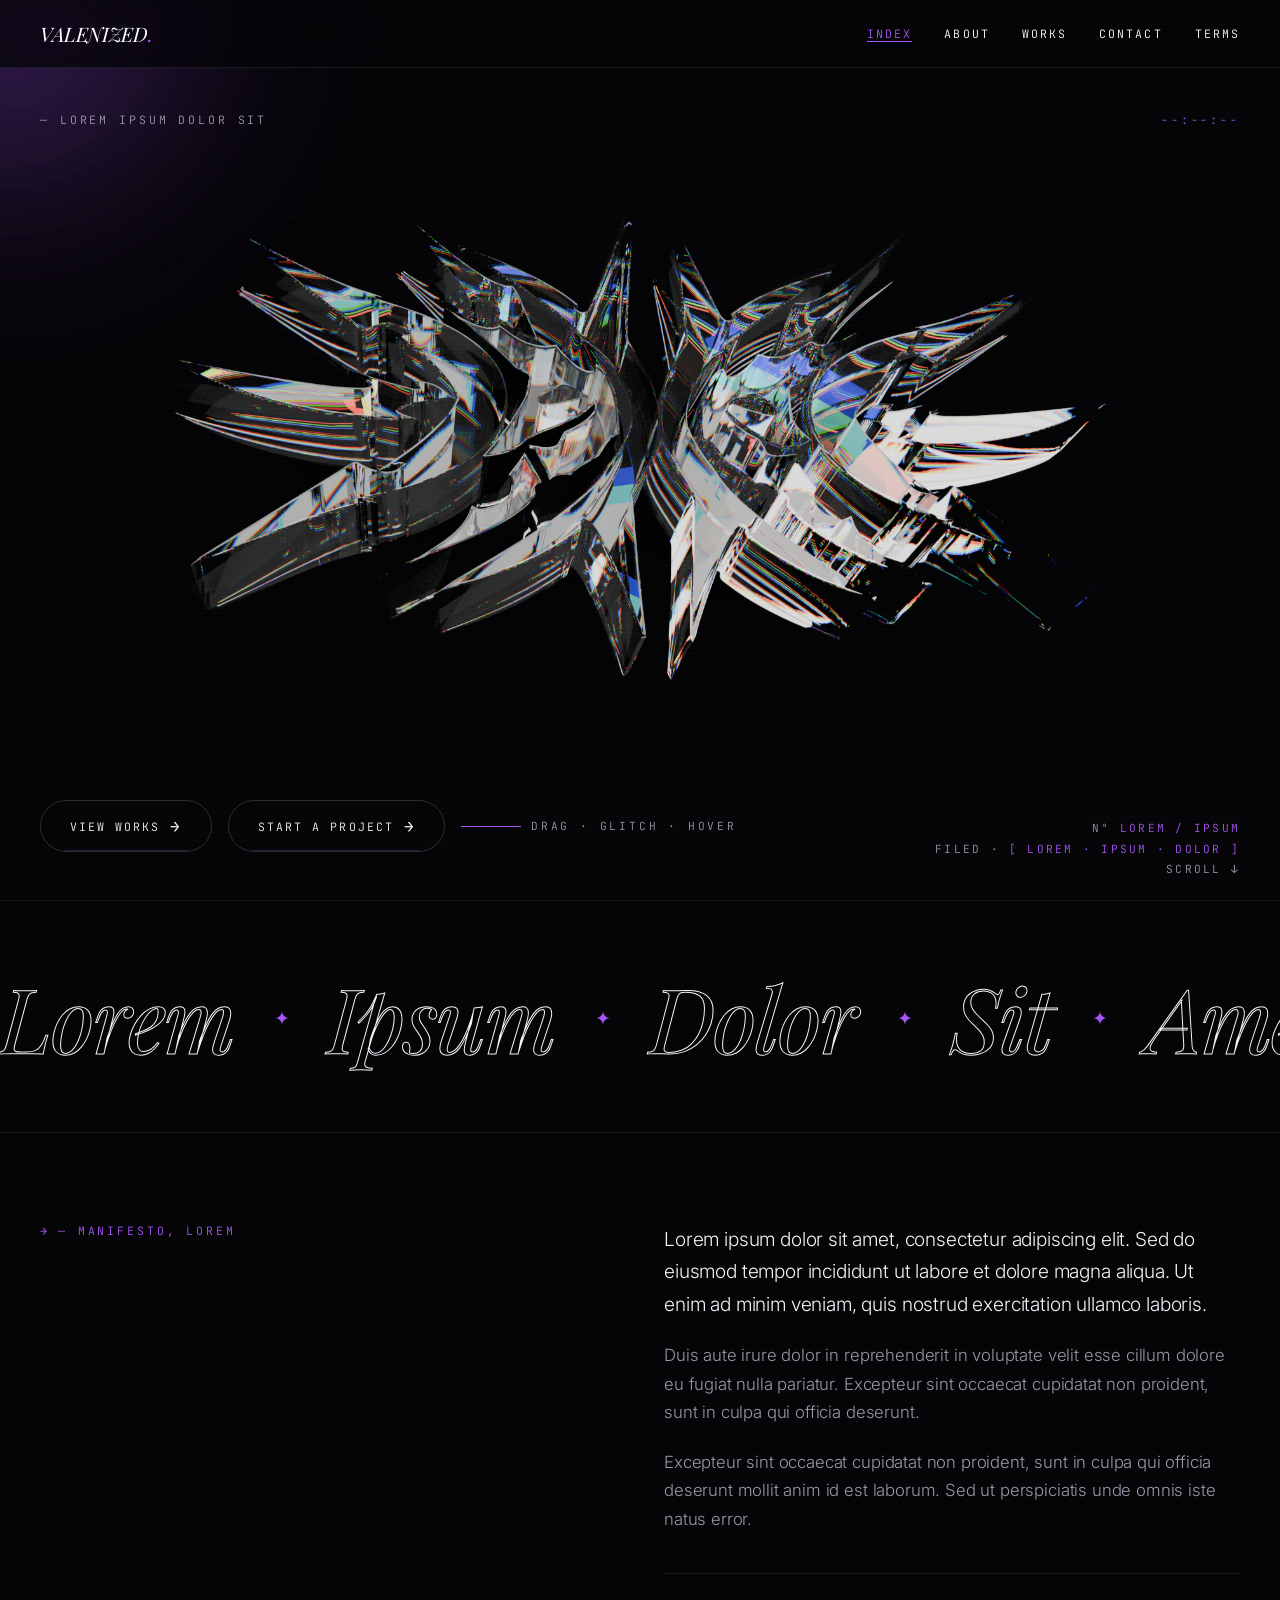
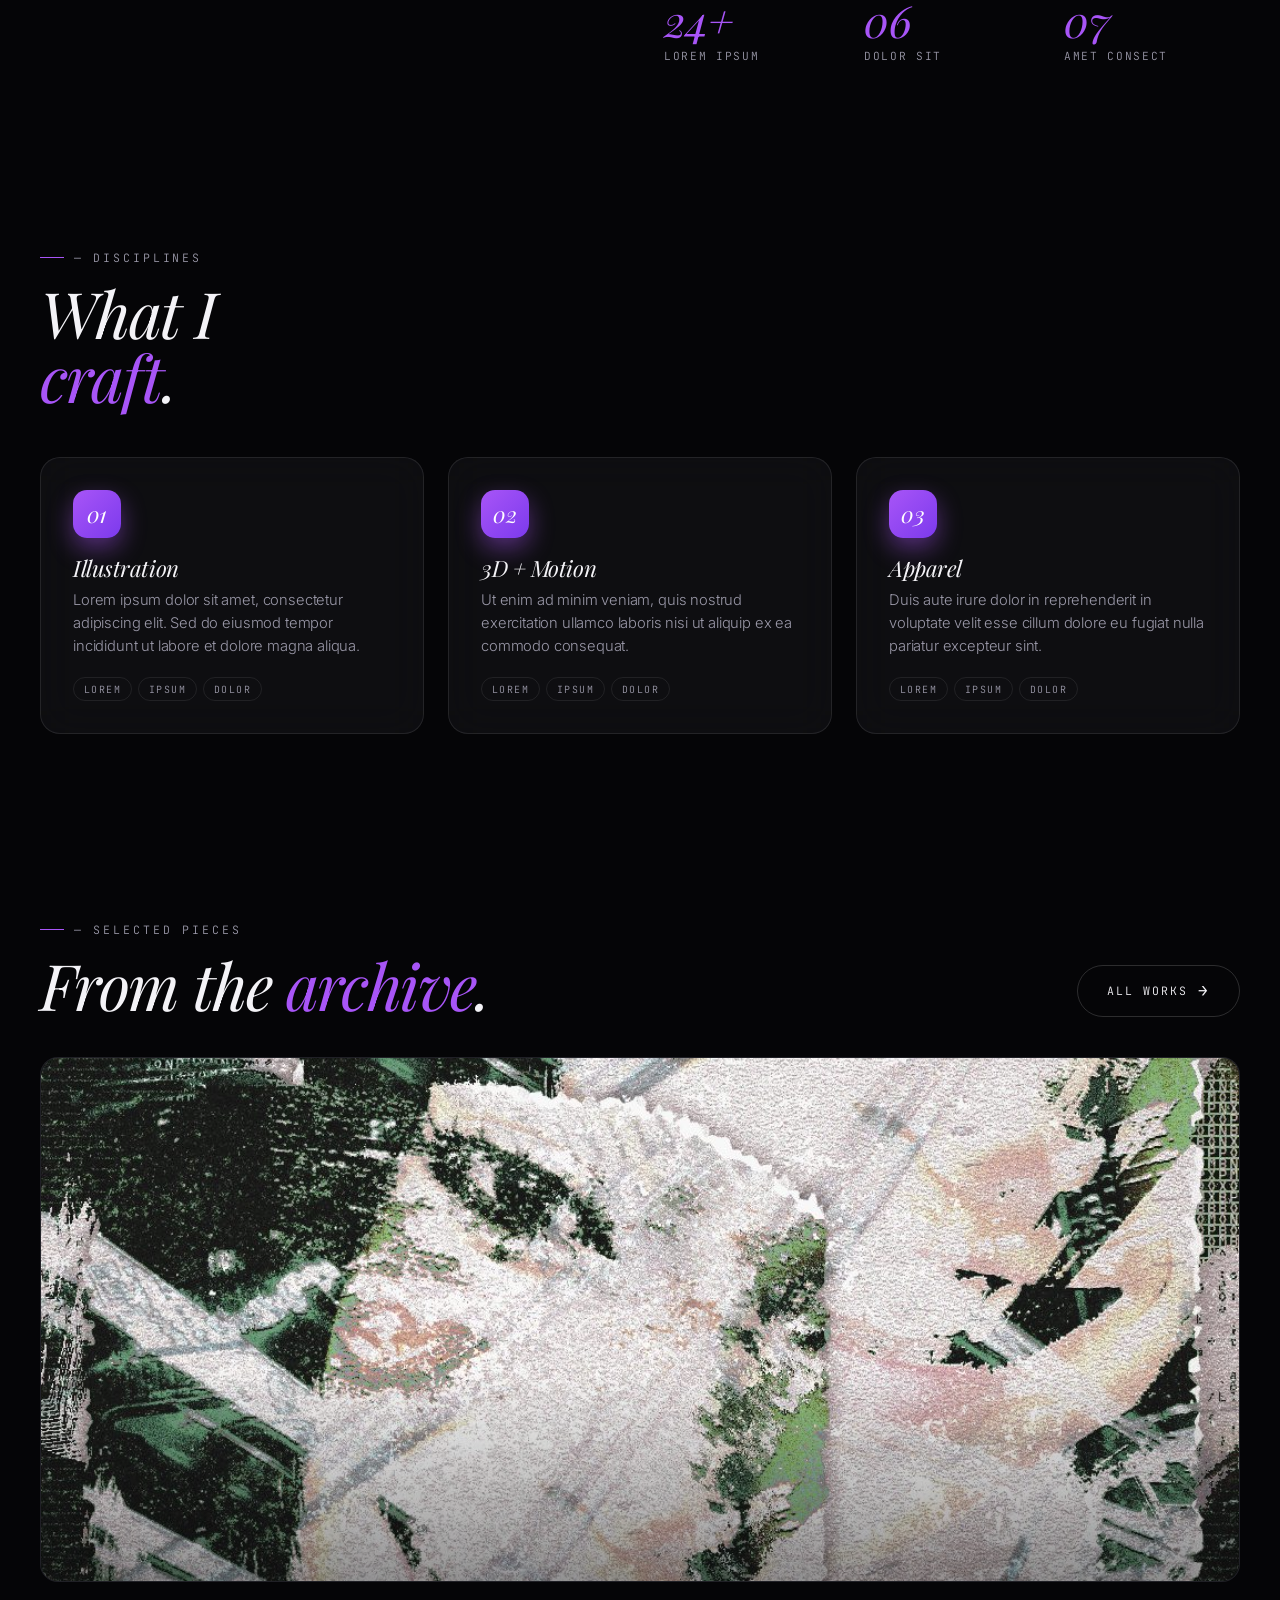
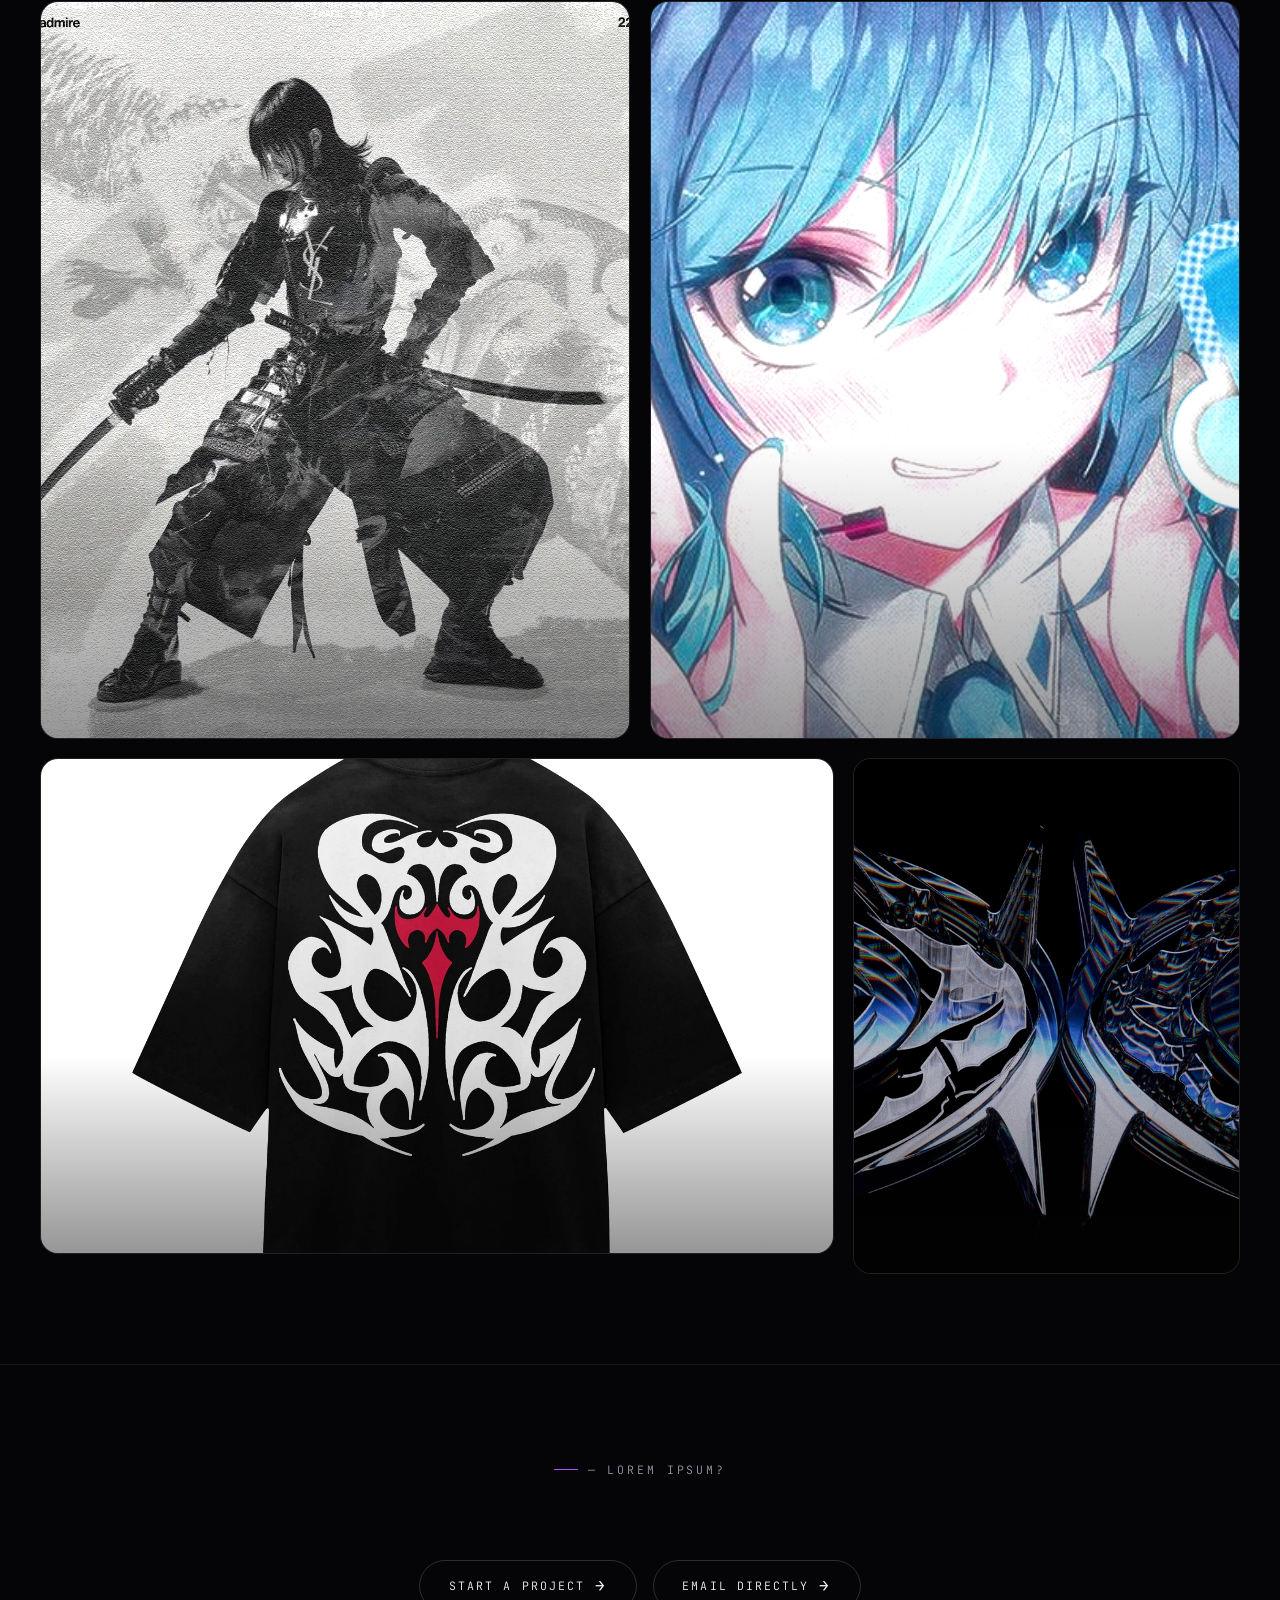
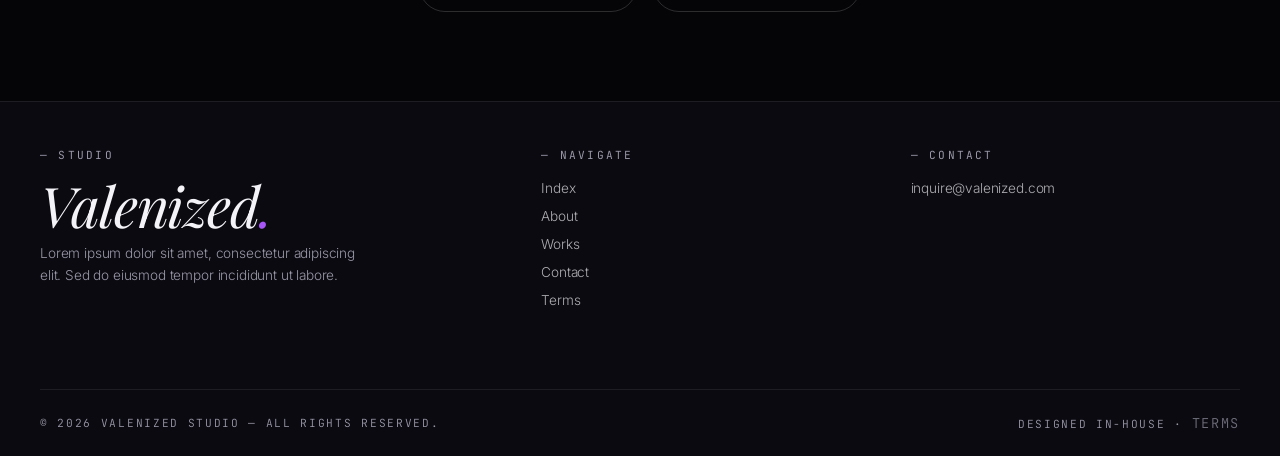
==== site/index.html @ 7b7d03e5 "Initial Commit" ====
<!doctype html>
<html lang="en">
<head>
  <meta charset="utf-8" />
  <meta name="viewport" content="width=device-width, initial-scale=1, viewport-fit=cover" />
  <title>VALENIZED — Digital Art & Design Studio</title>
  <meta name="description" content="Portfolio of VALENIZED — independent digital artist. Lorem ipsum dolor sit amet, consectetur adipiscing elit." />
  <meta name="theme-color" content="#050507" />
  <link rel="icon" type="image/svg+xml" href="data:image/svg+xml,%3Csvg xmlns='http://www.w3.org/2000/svg' viewBox='0 0 32 32'%3E%3Crect width='32' height='32' rx='8' fill='%23050507'/%3E%3Ctext x='16' y='22' font-family='serif' font-size='22' font-style='italic' fill='%23a855f7' text-anchor='middle'%3EV%3C/text%3E%3C/svg%3E" />
  <link rel="preconnect" href="https://fonts.googleapis.com" />
  <link rel="preconnect" href="https://fonts.gstatic.com" crossorigin />
  <link href="https://fonts.googleapis.com/css2?family=Playfair+Display:ital,wght@0,400;0,600;1,400;1,500&family=Inter:wght@300;400;500&family=JetBrains+Mono:wght@400;500&display=swap" rel="stylesheet" />
  <link rel="stylesheet" href="styles/main.css" />
  <link rel="stylesheet" href="styles/animations.css" />
  
  
</head>
<body class="page-home">

  <!-- layers -->
  <div class="grain-canvas"></div>
  <div class="scanlines"></div>
  <div class="blob"></div>
  <div class="blob-2"></div>
  
  

  <!-- loader -->
  <div class="loader">
    <div class="loader-text">
      <span>V</span><span>A</span><span>L</span><span>E</span><span>N</span><span>I</span><span>Z</span><span>E</span><span>D</span>
    </div>
    <div class="loader-percent">000</div>
    <div class="loader-bar"></div>
  </div>

  <!-- nav -->
  <nav class="nav">
    <a href="index.html" class="nav-logo">VALENIZED</a>
    <ul class="nav-links">
      <li><a href="index.html"      class="is-active" data-transition>Index</a></li>
      <li><a href="about.html"                      data-transition>About</a></li>
      <li><a href="works.html"                      data-transition>Works</a></li>
      <li><a href="contact.html"                    data-transition>Contact</a></li>
      <li><a href="terms.html"                      data-transition>Terms</a></li>
    </ul>
    <button class="menu-toggle" aria-label="menu"><span></span></button>
  </nav>

  <main>

    <!-- HERO -->
    <section class="hero">
      <div class="hero-stage">
        <div class="hero-sculpt">
          <img src="assets/08-hero-sculpture.png" alt="Chrome sculpture" />
        </div>
      </div>

      <div class="hero-eyebrow">
        <span>— Lorem ipsum dolor sit</span>
        <span class="time"><span class="live-clock">--:--:--</span></span>
      </div>

      <div class="hero-title-wrap">
        <div class="hero-title">
          <span class="reveal-text"><span>Lorem ipsum</span></span>
          <span class="reveal-text"><span><span class="accent">dolor</span> sit amet,</span></span>
          <span class="reveal-text"><span><span class="outline">consectetur.</span></span></span>
        </div>
      </div>

      <div class="hero-meta">
        <div>N° <span>Lorem / Ipsum</span></div>
        <div>FILED · <span>[ LOREM · IPSUM · DOLOR ]</span></div>
        <div>SCROLL ↓</div>
      </div>

      <div class="hero-cta">
        <a class="btn magnetic" href="works.html" data-transition>View Works <span class="arrow">→</span></a>
        <a class="btn magnetic" href="contact.html" data-transition>Start a Project <span class="arrow">→</span></a>
        <span class="hero-scroll"><span class="line"></span>Drag · Glitch · Hover</span>
      </div>
    </section>

    <!-- marquee -->
    <div class="marquee" aria-hidden="true">
      <div class="marquee-track">
        <span>Lorem <span class="star">✦</span></span>
        <span>Ipsum <span class="star">✦</span></span>
        <span>Dolor <span class="star">✦</span></span>
        <span>Sit <span class="star">✦</span></span>
        <span>Amet <span class="star">✦</span></span>
        <span>Lorem <span class="star">✦</span></span>
        <span>Ipsum <span class="star">✦</span></span>
        <span>Dolor <span class="star">✦</span></span>
        <span>Sit <span class="star">✦</span></span>
        <span>Amet <span class="star">✦</span></span>
      </div>
    </div>

    <!-- intro -->
    <section>
      <div class="container">
        <div class="intro">
          <div class="intro-left">
            <div class="label">— Manifesto, lorem</div>
            <h2 class="reveal-text"><span class="glitch" data-text="Lorem ipsum,">Lorem <em>ipsum,</em></span></h2>
            <h2 class="reveal-text"><span class="glitch" data-text="dolor sit amet.">dolor <em>sit amet.</em></span></h2>
          </div>
          <div class="intro-right">
            <p>Lorem ipsum dolor sit amet, consectetur adipiscing elit. Sed do eiusmod tempor incididunt ut labore et dolore magna aliqua. Ut enim ad minim veniam, quis nostrud exercitation ullamco laboris.</p>
            <p>Duis aute irure dolor in reprehenderit in voluptate velit esse cillum dolore eu fugiat nulla pariatur. Excepteur sint occaecat cupidatat non proident, sunt in culpa qui officia deserunt.</p>
            <p>Excepteur sint occaecat cupidatat non proident, sunt in culpa qui officia deserunt mollit anim id est laborum. Sed ut perspiciatis unde omnis iste natus error.</p>

            <div class="intro-stats">
              <div class="stat">
                <div class="num">24+</div>
                <div class="lbl">Lorem ipsum</div>
              </div>
              <div class="stat">
                <div class="num">06</div>
                <div class="lbl">Dolor sit</div>
              </div>
              <div class="stat">
                <div class="num">07</div>
                <div class="lbl">Amet consect</div>
              </div>
            </div>
          </div>
        </div>
      </div>
    </section>

    <!-- services -->
    <section>
      <div class="container">
        <div class="eyebrow">— Disciplines</div>
        <h2 class="section-title">What I<br/><em style="font-style:italic;color:var(--accent)">craft</em>.</h2>

        <div class="cat-grid">
          <div class="cat-card">
            <div class="icon">01</div>
            <h3>Illustration</h3>
            <p>Lorem ipsum dolor sit amet, consectetur adipiscing elit. Sed do eiusmod tempor incididunt ut labore et dolore magna aliqua.</p>
            <div class="tags">
              <span class="tag">Lorem</span><span class="tag">Ipsum</span><span class="tag">Dolor</span>
            </div>
          </div>
          <div class="cat-card">
            <div class="icon">02</div>
            <h3>3D + Motion</h3>
            <p>Ut enim ad minim veniam, quis nostrud exercitation ullamco laboris nisi ut aliquip ex ea commodo consequat.</p>
            <div class="tags">
              <span class="tag">Lorem</span><span class="tag">Ipsum</span><span class="tag">Dolor</span>
            </div>
          </div>
          <div class="cat-card">
            <div class="icon">03</div>
            <h3>Apparel</h3>
            <p>Duis aute irure dolor in reprehenderit in voluptate velit esse cillum dolore eu fugiat nulla pariatur excepteur sint.</p>
            <div class="tags">
              <span class="tag">Lorem</span><span class="tag">Ipsum</span><span class="tag">Dolor</span>
            </div>
          </div>
        </div>
      </div>
    </section>

    <!-- featured works -->
    <section>
      <div class="container featured-head">
        <div>
          <div class="eyebrow">— Selected Pieces</div>
          <h2 class="section-title">From the <em style="font-style:italic;color:var(--accent)">archive</em>.</h2>
        </div>
        <a class="btn magnetic" href="works.html" data-transition>All works <span class="arrow">→</span></a>
      </div>

      <div class="container">
        <div class="gallery">
          <div class="tile s-12" data-cat="motion 3d">
            <canvas class="shader"></canvas>
            <img class="tile-img" src="assets/01-chrome-sculpt.jpg" alt="Lorem ipsum artwork 01" />
            <div class="tile-meta">
              <div>
                <h3>Lorem Ipsum №01</h3>
                <span class="tg">3D · Motion Reel</span>
              </div>
              <span class="idx">/01</span>
            </div>
          </div>

          <div class="tile s-6" data-cat="illustration">
            <canvas class="shader"></canvas>
            <img class="tile-img" src="assets/06-samurai.jpg" alt="Lorem ipsum artwork 02" />
            <div class="tile-meta">
              <div>
                <h3>Dolor Sit Amet</h3>
                <span class="tg">Illustration</span>
              </div>
              <span class="idx">/02</span>
            </div>
          </div>

          <div class="tile s-6" data-cat="editorial character">
            <canvas class="shader"></canvas>
            <img class="tile-img" src="assets/05-miku-header.jpg" alt="Lorem ipsum artwork 03" />
            <div class="tile-meta">
              <div>
                <h3>Consectetur / 39</h3>
                <span class="tg">Editorial Header</span>
              </div>
              <span class="idx">/03</span>
            </div>
          </div>

          <div class="tile s-8" data-cat="apparel product">
            <canvas class="shader"></canvas>
            <img class="tile-img" src="assets/07-tribal-tee.jpg" alt="Lorem ipsum artwork 04" />
            <div class="tile-meta">
              <div>
                <h3>Adipiscing — Series 08</h3>
                <span class="tg">Apparel / Drop</span>
              </div>
              <span class="idx">/04</span>
            </div>
          </div>

          <div class="tile s-4" data-cat="motion 3d">
            <canvas class="shader"></canvas>
            <img class="tile-img" src="assets/03-silver-sculpt.jpg" alt="Lorem ipsum artwork 05" />
            <div class="tile-meta">
              <div>
                <h3>Elit Tempor</h3>
                <span class="tg">3D Sculpture</span>
              </div>
              <span class="idx">/05</span>
            </div>
          </div>
        </div>
      </div>
    </section>

    <!-- CTA strip -->
    <section class="cta-section">
      <div class="container">
        <div class="eyebrow eyebrow-center">— Lorem ipsum?</div>
        <h2 class="reveal-text"><span style="font-style:italic;">let's make<br/><em style="font-style:italic;color:var(--accent)">lorem ipsum</em>.</span></h2>
        <div class="cta-row">
          <a class="btn magnetic" href="contact.html" data-transition>Start a Project <span class="arrow">→</span></a>
          <a class="btn magnetic" href="mailto:inquire@valenized.com">Email Directly <span class="arrow">→</span></a>
        </div>
      </div>
    </section>

  </main>

  <!-- footer -->
  <footer>
    <div class="container">
      <div>
        <h4>— Studio</h4>
        <div class="colophon">Valenized<span style="color:var(--accent);">.</span></div>
        <p class="footer-blurb">Lorem ipsum dolor sit amet, consectetur adipiscing elit. Sed do eiusmod tempor incididunt ut labore.</p>
      </div>
      <div>
        <h4>— Navigate</h4>
        <ul>
          <li><a href="index.html" data-transition>Index</a></li>
          <li><a href="about.html" data-transition>About</a></li>
          <li><a href="works.html" data-transition>Works</a></li>
          <li><a href="contact.html" data-transition>Contact</a></li>
          <li><a href="terms.html" data-transition>Terms</a></li>
        </ul>
      </div>
      <div>
        <h4>— Contact</h4>
        <ul>
          <li><a href="mailto:inquire@valenized.com">inquire@valenized.com</a></li>
        </ul>
      </div>
      <div class="legal" style="grid-column:1 / -1;">
        <span>© <span id="yr">2026</span> Valenized Studio — All rights reserved.</span>
        <span>Designed in-house · <a href="terms.html" data-transition style="color:var(--ink-dim);">Terms</a></span>
      </div>
    </div>
  </footer>

  <script src="scripts/app.js"></script>
  
  <script>document.getElementById('yr').textContent = new Date().getFullYear();</script>
</body>
</html>
---- site/styles/main.css ----
/* ============================================
   VALENIZED — DESIGN SYSTEM
   Black/White + Purple · Glassmorphism
   ============================================ */

:root {
  --bg: #050507;
  --bg-2: #0a0a10;
  --ink: #f4f3f7;
  --ink-dim: #9a98a8;
  --line: rgba(255, 255, 255, 0.08);
  --line-strong: rgba(255, 255, 255, 0.16);
  --accent: #a855f7;
  --accent-2: #7c3aed;
  --accent-glow: rgba(168, 85, 247, 0.45);
  --glass: rgba(255, 255, 255, 0.04);
  --glass-border: rgba(255, 255, 255, 0.09);
  --font-display: 'Playfair Display', 'Times New Roman', serif;
  --font-sans: 'Inter', -apple-system, BlinkMacSystemFont, sans-serif;
  --font-mono: 'JetBrains Mono', 'Courier New', monospace;
  --ease-out: cubic-bezier(0.16, 1, 0.3, 1);
  --ease-in-out: cubic-bezier(0.65, 0, 0.35, 1);
  --ease-emph: cubic-bezier(0.87, 0, 0.13, 1);
  --pad-x: clamp(1.25rem, 4vw, 2.5rem);
  --pad-y: clamp(3rem, 7vw, 6rem);
  --nav-break: 1024px;
}

* { margin: 0; padding: 0; box-sizing: border-box; }
*::selection { background: var(--accent); color: #fff; }

html, body {
  background: var(--bg);
  color: var(--ink);
  font-family: var(--font-sans);
  font-weight: 300;
  letter-spacing: -0.01em;
  -webkit-font-smoothing: antialiased;
  text-rendering: optimizeLegibility;
  overflow-x: hidden;
  scroll-behavior: smooth;
}
body { min-height: 100vh; position: relative; }

/* ============================================
   FILM GRAIN + SCANLINES OVERLAYS
   ============================================ */
.grain-canvas, .scanlines {
  position: fixed;
  inset: 0;
  pointer-events: none;
  z-index: 9990;
}
.grain-canvas { z-index: 9990; opacity: 0.06; mix-blend-mode: overlay; }
.scanlines    { z-index: 9991; opacity: 0.04; background: repeating-linear-gradient(0deg, transparent 0px, transparent 2px, rgba(255, 255, 255, 0.5) 3px, transparent 4px); }

/* ============================================
   MOUSE-FOLLOW BLOB
   ============================================ */
.blob, .blob-2 {
  position: fixed;
  top: 0; left: 0;
  border-radius: 50%;
  filter: blur(80px);
  pointer-events: none;
  z-index: 0;
  transform: translate(-50%, -50%);
  will-change: transform;
}
.blob   { width: 700px; height: 700px; opacity: 0.7; background: radial-gradient(circle, var(--accent-glow) 0%, transparent 60%); }
.blob-2 { width: 500px; height: 500px; opacity: 0.5; background: radial-gradient(circle, rgba(124, 58, 237, 0.3) 0%, transparent 60%); filter: blur(100px); }
@media (max-width: 720px)  { .blob { width: 320px; height: 320px; } .blob-2 { width: 220px; height: 220px; } }
@media (prefers-reduced-motion: reduce) { .blob, .blob-2 { display: none; } }

/* ============================================
   LOADER
   ============================================ */
.loader {
  position: fixed;
  inset: 0;
  background: var(--bg);
  z-index: 99999;
  display: flex;
  align-items: center;
  justify-content: center;
  color: #fff;
  overflow: hidden;
  pointer-events: none;
}
.loader-text {
  font-family: var(--font-display);
  font-size: clamp(2.5rem, 10vw, 7rem);
  font-style: italic;
  font-weight: 400;
  letter-spacing: -0.04em;
  position: relative;
  text-align: center;
  padding: 0 1rem;
}
.loader-text span {
  display: inline-block;
  opacity: 0;
  transform: translateY(40px);
  animation: loader-rise 0.8s var(--ease-out) forwards;
}
.loader-percent {
  position: absolute;
  bottom: 8%; right: 8%;
  font-family: var(--font-mono);
  font-size: 0.75rem;
  letter-spacing: 0.2em;
  opacity: 0.6;
}
.loader-bar {
  position: absolute;
  bottom: 0; left: 0;
  height: 2px;
  background: var(--accent);
  width: 0%;
}
.loader.is-done { animation: loader-slide-1 1.2s var(--ease-emph) forwards; }
@keyframes loader-rise     { to { opacity: 1; transform: translateY(0); } }
@keyframes loader-slide-1  { 0% { transform: translateY(0); } 100% { transform: translateY(-100%); } }

/* ============================================
   NAV — fixed top, responsive (≤ 1024 → hamburger)
   ============================================ */
.nav {
  position: fixed;
  top: 0; left: 0; right: 0;
  z-index: 200;
  padding: 1.1rem var(--pad-x);
  display: flex;
  justify-content: space-between;
  align-items: center;
  gap: 1.5rem;
  background: rgba(5, 5, 7, 0.78);
  backdrop-filter: blur(18px) saturate(160%);
  -webkit-backdrop-filter: blur(18px) saturate(160%);
  border-bottom: 1px solid var(--line);
}

.nav-logo {
  font-family: var(--font-display);
  font-size: 1.25rem;
  font-style: italic;
  font-weight: 400;
  letter-spacing: -0.02em;
  color: #fff;
  text-decoration: none;
  white-space: nowrap;
  flex-shrink: 0;
  z-index: 220;
  pointer-events: auto;
}
.nav-logo::after { content: '.'; color: var(--accent); margin-left: 1px; }

/* desktop default: horizontal inline links, toggle hidden */
.nav-links {
  display: flex;
  gap: 2rem;
  list-style: none;
  align-items: center;
  margin: 0;
  padding: 0;
}
.nav-links a {
  font-family: var(--font-mono);
  font-size: 0.72rem;
  letter-spacing: 0.18em;
  text-transform: uppercase;
  color: #fff;
  text-decoration: none;
  padding: 0.5rem 0;
  display: inline-block;
}
.nav-links a::after {
  content: '';
  display: block;
  width: 0;
  height: 1px;
  background: var(--accent);
  transition: width 0.5s var(--ease-out);
}
.nav-links a:hover::after,
.nav-links a.is-active::after { width: 100%; }
.nav-links a.is-active { color: var(--accent); }

/* hamburger: hidden by default; shown in mobile media query */
.menu-toggle {
  display: none;
  width: 44px; height: 44px;
  background: transparent;
  border: 1px solid var(--line-strong);
  border-radius: 10px;
  align-items: center;
  justify-content: center;
  color: #fff;
  position: relative;
  z-index: 220;
  padding: 0;
  cursor: pointer;
  flex-shrink: 0;
  pointer-events: auto;
  -webkit-tap-highlight-color: transparent;
}
.menu-toggle span {
  display: block;
  width: 18px; height: 1.5px;
  background: #fff;
  position: relative;
  border-radius: 1px;
  transition: background 0.3s;
}
.menu-toggle span::before,
.menu-toggle span::after {
  content: '';
  position: absolute;
  left: 0;
  width: 18px; height: 1.5px;
  background: #fff;
  border-radius: 1px;
  transition: transform 0.35s var(--ease-emph), top 0.35s var(--ease-emph);
}
.menu-toggle span::before { top: -6px; }
.menu-toggle span::after  { top: 6px; }
.menu-toggle.is-open span { background: transparent; }
.menu-toggle.is-open span::before { top: 0; transform: rotate(45deg); background: var(--accent); }
.menu-toggle.is-open span::after  { top: 0; transform: rotate(-45deg); background: var(--accent); }

/* ------------------------------------------------
   MOBILE / TABLET (≤ 1024px)
   - hide inline nav-links (becomes the fullscreen drawer)
   - show hamburger
   ------------------------------------------------ */
@media (max-width: 1024px) {
  .menu-toggle { display: flex; }

  .nav-links {
    position: fixed;
    top: 0; left: 0; right: 0; bottom: 0;
    flex-direction: column;
    align-items: center;
    justify-content: center;
    background: rgba(5, 5, 7, 0.96);
    backdrop-filter: blur(40px) saturate(140%);
    -webkit-backdrop-filter: blur(40px) saturate(140%);
    gap: 2rem;
    padding: 0;
    margin: 0;
    z-index: 190;
    opacity: 0;
    pointer-events: none;
    transform: translateY(-12px);
    transition: opacity 0.35s var(--ease-out), transform 0.35s var(--ease-out);
  }
  .nav-links.is-open {
    display: flex;
    opacity: 1;
    pointer-events: auto;
    transform: translateY(0);
  }
  .nav-links.is-open a {
    font-size: 1.6rem;
    letter-spacing: 0.12em;
    padding: 0.8rem 0;
    color: #fff;
  }
  .nav-links.is-open a::after { display: none; }
  .nav-links.is-open a.is-active { color: var(--accent); }
}

/* ============================================
   PAGE TRANSITION (split-pane mask)
   ============================================ */
.page-transition {
  position: fixed;
  inset: 0;
  z-index: 9900;
  pointer-events: none;
  display: flex;
}
.page-transition span {
  flex: 1;
  background: var(--bg);
  transform: scaleY(0);
  transform-origin: top;
  transition: transform 0.7s var(--ease-emph);
}
.page-transition.is-active span {
  transform: scaleY(1);
  transform-origin: bottom;
  transition-delay: var(--d, 0s);
}
.page-transition::before {
  content: '';
  position: absolute;
  inset: 0;
  background: repeating-linear-gradient(0deg,
    transparent 0px, transparent 2px,
    var(--accent) 3px, transparent 4px),
    var(--bg);
  opacity: 0;
  transition: opacity 0.4s;
  z-index: 1;
}
.page-transition.is-active::before { opacity: 0.4; }

/* ============================================
   TYPOGRAPHY
   ============================================ */
h1, h2, h3, h4 {
  font-family: var(--font-display);
  font-weight: 400;
  letter-spacing: -0.025em;
  line-height: 1;
}
.eyebrow {
  font-family: var(--font-mono);
  font-size: 0.72rem;
  letter-spacing: 0.25em;
  text-transform: uppercase;
  color: var(--ink-dim);
  display: inline-flex;
  align-items: center;
  gap: 0.6rem;
}
.eyebrow::before {
  content: '';
  width: 24px; height: 1px;
  background: var(--accent);
  flex-shrink: 0;
}
.eyebrow-center { justify-content: center; }
h2.section-title {
  font-size: clamp(2rem, 5vw, 4rem);
  font-style: italic;
  margin-top: 1rem;
}

/* reveal-mask on headings */
.reveal-text { display: block; overflow: hidden; }
.reveal-text > span {
  display: inline-block;
  transform: translateY(110%);
  transition: transform 1.1s var(--ease-emph);
  transition-delay: var(--d, 0s);
}
.reveal-text.in > span { transform: translateY(0); }

/* glitch hover */
.glitch { position: relative; display: inline-block; }
.glitch::before, .glitch::after {
  content: attr(data-text);
  position: absolute;
  inset: 0;
  pointer-events: none;
  opacity: 0;
}
.glitch:hover::before {
  color: var(--accent);
  opacity: 0.7;
  animation: glitch-shift 0.6s steps(3) infinite;
  clip-path: polygon(0 0, 100% 0, 100% 40%, 0 40%);
}
.glitch:hover::after {
  color: #fff;
  opacity: 0.5;
  animation: glitch-shift2 0.8s steps(2) infinite;
  clip-path: polygon(0 60%, 100% 60%, 100% 100%, 0 100%);
}
@keyframes glitch-shift  { 0% { transform: translate(-2px, 0); } 50% { transform: translate(2px, -1px); } 100% { transform: translate(-1px, 1px); } }
@keyframes glitch-shift2 { 0% { transform: translate(2px, 0); } 50% { transform: translate(-2px, 1px); } 100% { transform: translate(1px, -1px); } }
@media (prefers-reduced-motion: reduce) {
  .reveal-text > span { transform: none; transition: none; }
  .glitch:hover::before, .glitch:hover::after { display: none; }
}

/* ============================================
   LAYOUT
   ============================================ */
main { position: relative; z-index: 2; }
section { padding: var(--pad-y) var(--pad-x); position: relative; }
.container { max-width: 1400px; margin: 0 auto; }

/* shared row layouts */
.featured-head {
  display: flex;
  justify-content: space-between;
  align-items: flex-end;
  flex-wrap: wrap;
  gap: 1.5rem;
  margin-bottom: 0;
}
.featured-head > div { flex: 1 1 240px; min-width: 0; }
.button-row { margin-top: 2rem; display: flex; gap: 1rem; flex-wrap: wrap; }

.cta-section { text-align: center; border-top: 1px solid var(--line); }
.cta-row { margin-top: 2rem; display: flex; justify-content: center; gap: 1rem; flex-wrap: wrap; }
.cta-section h2 { line-height: 1.05; }

/* ============================================
   GLASSMORPHISM
   ============================================ */
.glass {
  background: var(--glass);
  backdrop-filter: blur(20px) saturate(140%);
  -webkit-backdrop-filter: blur(20px) saturate(140%);
  border: 1px solid var(--glass-border);
  border-radius: 20px;
  position: relative;
  overflow: hidden;
}
.glass::before {
  content: '';
  position: absolute;
  inset: 0;
  background: linear-gradient(135deg,
    rgba(255,255,255,0.08) 0%, transparent 50%, transparent 100%);
  pointer-events: none;
}

/* ============================================
   BUTTONS (pill, mono caps)
   ============================================ */
.btn {
  position: relative;
  display: inline-flex;
  align-items: center;
  gap: 0.6rem;
  padding: 0.9rem 1.8rem;
  min-height: 44px;
  border: 1px solid var(--line-strong);
  border-radius: 100px;
  font-family: var(--font-mono);
  font-size: 0.72rem;
  letter-spacing: 0.18em;
  text-transform: uppercase;
  color: var(--ink);
  background: transparent;
  text-decoration: none;
  overflow: hidden;
  transition: border-color 0.5s var(--ease-out), color 0.5s var(--ease-out);
  isolation: isolate;
  white-space: nowrap;
}
.btn::before {
  content: '';
  position: absolute;
  inset: 0;
  background: var(--accent);
  border-radius: inherit;
  transform: translateY(100%);
  transition: transform 0.5s var(--ease-emph);
  z-index: -1;
}
.btn:hover { border-color: var(--accent); color: #fff; }
.btn:hover::before { transform: translateY(0); }
.btn:active { transform: scale(0.98); }
.btn:disabled, .btn[aria-disabled="true"] { opacity: 0.6; pointer-events: none; }
.btn .arrow { display: inline-block; transition: transform 0.5s var(--ease-out); font-size: 1rem; }
.btn:hover .arrow { transform: translateX(6px); }
.magnetic { transition: transform 0.4s var(--ease-out); }

/* ============================================
   FOOTER
   ============================================ */
footer {
  border-top: 1px solid var(--line);
  padding: 3rem var(--pad-x) 1.5rem;
  position: relative;
  z-index: 2;
  background: var(--bg-2);
}
footer .container {
  max-width: 1400px;
  margin: 0 auto;
  display: grid;
  grid-template-columns: 1.4fr 1fr 1fr;
  gap: 2.5rem;
}
footer h4 {
  font-family: var(--font-mono);
  font-size: 0.7rem;
  letter-spacing: 0.2em;
  text-transform: uppercase;
  color: var(--ink-dim);
  margin-bottom: 1rem;
}
footer .colophon {
  font-family: var(--font-display);
  font-size: clamp(2rem, 5vw, 3.5rem);
  font-style: italic;
  letter-spacing: -0.02em;
  line-height: 1;
}
footer .footer-blurb {
  color: var(--ink-dim);
  font-size: 0.85rem;
  margin-top: 0.6rem;
  max-width: 320px;
  line-height: 1.6;
}
footer ul { list-style: none; }
footer ul li { margin-bottom: 0.5rem; }
footer a {
  color: var(--ink);
  text-decoration: none;
  font-size: 0.85rem;
  opacity: 0.7;
  transition: opacity 0.4s, color 0.4s;
  display: inline-block;
}
footer a:hover { opacity: 1; color: var(--accent); }
footer .legal {
  grid-column: 1 / -1;
  border-top: 1px solid var(--line);
  margin-top: 2rem;
  padding-top: 1.5rem;
  display: flex;
  justify-content: space-between;
  align-items: center;
  flex-wrap: wrap;
  gap: 0.8rem;
  font-family: var(--font-mono);
  font-size: 0.7rem;
  letter-spacing: 0.15em;
  text-transform: uppercase;
  color: var(--ink-dim);
}
footer .legal a { padding: 0; }

@media (max-width: 900px) {
  footer { padding: 2.5rem 1.5rem 1.25rem; }
  footer .container { grid-template-columns: 1fr 1fr; gap: 2rem; }
  footer > .container > div:first-child { grid-column: 1 / -1; }
}
@media (max-width: 540px) {
  footer .container { grid-template-columns: 1fr; gap: 1.5rem; }
  footer .legal { flex-direction: column; align-items: flex-start; gap: 0.5rem; }
}
---- site/styles/animations.css ----
/* ============================================
   VALENIZED — PAGE-SPECIFIC & RESPONSIVE
   ============================================ */

/* ============================================
   HERO
   ============================================ */
.hero {
  min-height: 100vh;
  min-height: 100dvh;
  padding: 7rem var(--pad-x) 3rem;
  position: relative;
  display: flex;
  flex-direction: column;
  justify-content: space-between;
  overflow: hidden;
}

.hero-eyebrow {
  font-family: var(--font-mono);
  font-size: 0.72rem;
  letter-spacing: 0.25em;
  text-transform: uppercase;
  color: var(--ink-dim);
  display: flex;
  justify-content: space-between;
  align-items: center;
  position: relative;
  z-index: 5;
  gap: 1rem;
  flex-wrap: wrap;
}
.hero-eyebrow .time { font-variant-numeric: tabular-nums; color: var(--accent); }

.hero-stage {
  position: absolute;
  inset: 0;
  z-index: 1;
  pointer-events: none;
  overflow: hidden;
}
/* sculpture sits quietly behind the headline */
.hero-stage .hero-sculpt {
  position: absolute;
  top: 50%; left: 50%;
  width: clamp(320px, 75vmax, 1180px);
  height: auto;
  transform: translate(-50%, -50%);
  pointer-events: none;
  animation: sculpt-float 9s ease-in-out infinite;
  will-change: transform;
  filter: drop-shadow(0 24px 36px rgba(0,0,0,0.6));
  opacity: 0.95;
}
.hero-stage .hero-sculpt img {
  display: block;
  width: 100%; height: auto;
  object-fit: contain;
}
@keyframes sculpt-float {
  0%, 100% { transform: translate(-50%, -50%) translateY(0); }
  50%      { transform: translate(-50%, -53%) translateY(-14px); }
}
@media (prefers-reduced-motion: reduce) {
  .hero-stage .hero-sculpt { animation: none; }
}
@media (max-width: 720px) {
  .hero-stage .hero-sculpt { width: 88vmin; top: 46%; opacity: 0.35; }
}
@media (min-width: 1800px) {
  /* keep proportional on ultra-wide — never blow past viewport */
  .hero-stage .hero-sculpt { width: min(62vw, 1200px); }
}

.hero-title-wrap {
  position: relative;
  z-index: 4;
  margin-top: 3rem;
}
.hero-title {
  font-size: clamp(2.8rem, 11vw, 14rem);
  font-style: italic;
  font-weight: 400;
  line-height: 0.9;
  letter-spacing: -0.04em;
  color: #fff;
  position: relative;
  z-index: 2;
  word-break: break-word;
}
.hero-title .accent  { color: var(--accent); font-style: italic; }
.hero-title .outline { -webkit-text-stroke: 1.5px var(--ink); color: transparent; }
@media (max-width: 540px) {
  .hero-title .outline { -webkit-text-stroke: 1px var(--ink); }
}

.hero-cta {
  display: flex;
  gap: 1rem;
  flex-wrap: wrap;
  align-items: center;
  margin-top: 2.5rem;
  position: relative;
  z-index: 4;
}

.hero-meta {
  position: absolute;
  bottom: 1.5rem; right: var(--pad-x);
  z-index: 4;
  text-align: right;
  font-family: var(--font-mono);
  font-size: 0.7rem;
  letter-spacing: 0.2em;
  text-transform: uppercase;
  color: var(--ink-dim);
  display: flex;
  flex-direction: column;
  gap: 0.4rem;
}
.hero-meta span { color: var(--accent); }
@media (max-width: 900px) { .hero-meta { display: none; } }

.hero-scroll {
  display: inline-flex;
  align-items: center;
  gap: 0.6rem;
  font-family: var(--font-mono);
  font-size: 0.7rem;
  letter-spacing: 0.25em;
  text-transform: uppercase;
  color: var(--ink-dim);
}
@media (max-width: 540px) { .hero-scroll { display: none; } }
.hero-scroll .line {
  width: 60px; height: 1px;
  background: var(--ink-dim);
  position: relative;
  overflow: hidden;
}
.hero-scroll .line::after {
  content: '';
  position: absolute;
  top: 0; left: 0;
  width: 100%; height: 100%;
  background: var(--accent);
  animation: scroll-line 2.4s var(--ease-out) infinite;
}
@keyframes scroll-line {
  0%   { transform: translateX(-100%); }
  100% { transform: translateX(100%); }
}

/* ============================================
   MARQUEE
   ============================================ */
.marquee {
  overflow: hidden;
  white-space: nowrap;
  padding: clamp(2rem, 5vw, 3.5rem) 0;
  border-top: 1px solid var(--line);
  border-bottom: 1px solid var(--line);
  position: relative;
  z-index: 2;
}
.marquee-track {
  display: inline-flex;
  gap: 2.5rem;
  animation: marquee 28s linear infinite;
  will-change: transform;
  align-items: center;
}
.marquee-track > span {
  font-family: var(--font-display);
  font-style: italic;
  font-size: clamp(2rem, 7vw, 7rem);
  letter-spacing: -0.02em;
  color: transparent;
  -webkit-text-stroke: 1px var(--ink);
  display: inline-flex;
  align-items: center;
  gap: 2.5rem;
  flex: 0 0 auto;
}
.marquee-track > span .star {
  color: var(--accent);
  font-style: normal;
  font-size: 1.2rem;
  -webkit-text-stroke: 0;
}
@keyframes marquee {
  from { transform: translateX(0); }
  to   { transform: translateX(-50%); }
}
@media (prefers-reduced-motion: reduce) { .marquee-track { animation: none; } }

/* ============================================
   INTRO (home)
   ============================================ */
.intro {
  display: grid;
  grid-template-columns: 1fr 1fr;
  gap: 3rem;
  align-items: start;
}
.intro-left { position: relative; }
.intro-left .label {
  font-family: var(--font-mono);
  font-size: 0.72rem;
  letter-spacing: 0.25em;
  text-transform: uppercase;
  color: var(--accent);
  margin-bottom: 1.5rem;
}
.intro-left .label::before { content: '→'; margin-right: 0.5rem; }
.intro-left h2 {
  font-size: clamp(2rem, 4.5vw, 4rem);
  font-style: italic;
  font-weight: 400;
  line-height: 1;
  letter-spacing: -0.025em;
}
.intro-left h2 em { color: var(--accent); font-style: italic; }

.intro-right p {
  font-size: clamp(0.95rem, 1.4vw, 1.05rem);
  line-height: 1.7;
  color: var(--ink-dim);
  margin-bottom: 1.3rem;
  font-weight: 300;
}
.intro-right p:first-of-type {
  color: var(--ink);
  font-size: clamp(1.05rem, 1.6vw, 1.2rem);
}
.intro-stats {
  display: grid;
  grid-template-columns: repeat(3, 1fr);
  gap: 1.5rem;
  margin-top: 2.5rem;
  padding-top: 1.5rem;
  border-top: 1px solid var(--line);
}
.stat .num {
  font-family: var(--font-display);
  font-style: italic;
  font-size: clamp(2rem, 3.5vw, 2.75rem);
  color: var(--accent);
  line-height: 1;
}
.stat .lbl {
  font-family: var(--font-mono);
  font-size: 0.7rem;
  letter-spacing: 0.15em;
  text-transform: uppercase;
  color: var(--ink-dim);
  margin-top: 0.4rem;
}

/* ============================================
   CATEGORY CARDS (home services)
   ============================================ */
.cat-grid {
  display: grid;
  grid-template-columns: repeat(3, 1fr);
  gap: 1.5rem;
  margin-top: 3rem;
}
.cat-card {
  padding: 2rem;
  border-radius: 20px;
  background: var(--glass);
  backdrop-filter: blur(20px) saturate(160%);
  -webkit-backdrop-filter: blur(20px) saturate(160%);
  border: 1px solid var(--glass-border);
  position: relative;
  overflow: hidden;
  transition: border-color 0.5s var(--ease-out),
              transform 0.5s var(--ease-out);
  isolation: isolate;
}
.cat-card::before {
  content: '';
  position: absolute;
  inset: 0;
  background: radial-gradient(circle at var(--mx, 50%) var(--my, 50%),
    rgba(168,85,247,0.15) 0%, transparent 50%);
  opacity: 0;
  transition: opacity 0.5s;
  z-index: -1;
}
.cat-card:hover { border-color: var(--accent); transform: translateY(-4px); }
.cat-card:hover::before { opacity: 1; }
.cat-card .icon {
  width: 48px; height: 48px;
  border-radius: 14px;
  background: linear-gradient(135deg, var(--accent), var(--accent-2));
  display: flex;
  align-items: center;
  justify-content: center;
  font-family: var(--font-display);
  font-style: italic;
  font-size: 1.4rem;
  color: #fff;
  margin-bottom: 1.2rem;
  box-shadow: 0 10px 24px var(--accent-glow);
}
.cat-card h3 {
  font-size: 1.4rem;
  font-style: italic;
  margin-bottom: 0.6rem;
  letter-spacing: -0.02em;
}
.cat-card p {
  color: var(--ink-dim);
  font-size: 0.92rem;
  line-height: 1.55;
}
.cat-card .tags {
  display: flex;
  flex-wrap: wrap;
  gap: 0.4rem;
  margin-top: 1.2rem;
}
.cat-card .tag {
  font-family: var(--font-mono);
  font-size: 0.62rem;
  letter-spacing: 0.15em;
  text-transform: uppercase;
  padding: 0.3rem 0.6rem;
  border: 1px solid var(--line);
  border-radius: 100px;
  color: var(--ink-dim);
}

/* ============================================
   WORKS GALLERY
   ============================================ */
.gallery {
  display: grid;
  grid-template-columns: repeat(12, 1fr);
  gap: 1.2rem;
  margin-top: 2.5rem;
  position: relative;
}
.tile {
  position: relative;
  overflow: hidden;
  border-radius: 18px;
  border: 1px solid var(--glass-border);
  background: var(--bg-2);
  isolation: isolate;
  transition: border-color 0.5s var(--ease-out);
  min-height: 220px;
}
.tile::after {
  content: '';
  position: absolute;
  inset: 0;
  background: linear-gradient(to top, rgba(5,5,7,0.7), transparent 40%);
  pointer-events: none;
  z-index: 2;
  opacity: 0.6;
  transition: opacity 0.5s var(--ease-out);
}
.tile:hover { border-color: var(--accent); }
.tile:hover::after { opacity: 1; }

.tile-img {
  width: 100%; height: 100%;
  display: block;
  object-fit: cover;
  transition: transform 1s var(--ease-emph),
              filter 0.6s var(--ease-out);
  filter: grayscale(20%) contrast(110%);
}
.tile:hover .tile-img {
  transform: scale(1.06);
  filter: grayscale(0%) contrast(110%);
}

.tile-meta {
  position: absolute;
  bottom: 1.2rem; left: 1.2rem; right: 1.2rem;
  z-index: 3;
  color: #fff;
  display: flex;
  justify-content: space-between;
  align-items: flex-end;
  gap: 1rem;
  opacity: 0;
  transform: translateY(20px);
  transition: opacity 0.5s var(--ease-out), transform 0.5s var(--ease-out);
}
.tile:hover .tile-meta { opacity: 1; transform: translateY(0); }
.tile-meta h3 {
  font-family: var(--font-display);
  font-style: italic;
  font-size: 1.3rem;
  letter-spacing: -0.02em;
}
.tile-meta .idx {
  font-family: var(--font-mono);
  font-size: 0.7rem;
  letter-spacing: 0.2em;
  color: var(--accent);
}
.tile-meta .tg {
  font-family: var(--font-mono);
  font-size: 0.62rem;
  letter-spacing: 0.18em;
  text-transform: uppercase;
  background: rgba(0,0,0,0.5);
  backdrop-filter: blur(10px);
  -webkit-backdrop-filter: blur(10px);
  border: 1px solid var(--glass-border);
  padding: 0.3rem 0.7rem;
  border-radius: 100px;
  margin-top: 0.4rem;
  display: inline-block;
}

.tile.s-12 { grid-column: span 12; aspect-ratio: 16 / 7; }
.tile.s-8  { grid-column: span 8;  aspect-ratio: 16 / 10; }
.tile.s-7  { grid-column: span 7;  aspect-ratio: 16 / 11; }
.tile.s-6  { grid-column: span 6;  aspect-ratio: 4 / 5; }
.tile.s-5  { grid-column: span 5;  aspect-ratio: 16 / 12; }
.tile.s-4  { grid-column: span 4;  aspect-ratio: 3 / 4; }

.tile canvas.shader {
  position: absolute;
  inset: 0;
  width: 100%; height: 100%;
  z-index: 1;
  pointer-events: none;
  opacity: 0;
  transition: opacity 0.5s;
}
.tile.is-active canvas.shader { opacity: 1; }

/* ============================================
   ABOUT
   ============================================ */
.about-hero {
  display: grid;
  grid-template-columns: 1fr 1fr;
  gap: 3rem;
  min-height: 90vh;
  min-height: 90dvh;
  align-items: center;
  padding: 6rem var(--pad-x) 4rem;
}
.about-text h2 {
  font-size: clamp(2.2rem, 5vw, 4.5rem);
  font-style: italic;
  font-weight: 400;
  line-height: 1.05;
  letter-spacing: -0.025em;
  margin-bottom: 1.5rem;
}
.about-text h2 em { color: var(--accent); font-style: italic; }
.about-text .lead { color: var(--ink); font-weight: 300; }
.about-text p {
  font-size: 1rem;
  line-height: 1.8;
  color: var(--ink-dim);
  margin-bottom: 1.1rem;
}
.about-text p strong { color: var(--ink); font-weight: 500; }

.about-image {
  position: relative;
  aspect-ratio: 4/5;
  border-radius: 22px;
  overflow: hidden;
  border: 1px solid var(--glass-border);
  background: var(--bg-2);
  isolation: isolate;
}
.about-image img {
  width: 100%; height: 100%;
  object-fit: cover;
  filter: grayscale(60%) contrast(110%);
  transition: filter 1s var(--ease-out);
}
.about-image:hover img { filter: grayscale(0%) contrast(110%); }
.about-image .badge {
  position: absolute;
  bottom: 1.2rem; left: 1.2rem;
  z-index: 3;
  background: rgba(5,5,7,0.7);
  backdrop-filter: blur(20px);
  -webkit-backdrop-filter: blur(20px);
  border: 1px solid var(--glass-border);
  padding: 0.9rem 1.2rem;
  border-radius: 14px;
  font-family: var(--font-mono);
  font-size: 0.7rem;
  letter-spacing: 0.2em;
  text-transform: uppercase;
}
.about-image .badge b {
  color: var(--accent);
  display: block;
  font-size: 1.3rem;
  font-family: var(--font-display);
  font-style: italic;
  margin-top: 0.2rem;
  letter-spacing: -0.02em;
}

.skills-section { border-top: 1px solid var(--line); }
.skills-grid {
  display: grid;
  grid-template-columns: repeat(4, 1fr);
  gap: 1.2rem;
  margin-top: 2.5rem;
}
.skill {
  padding: 1.8rem;
  background: var(--glass);
  backdrop-filter: blur(20px);
  -webkit-backdrop-filter: blur(20px);
  border: 1px solid var(--glass-border);
  border-radius: 18px;
  transition: border-color 0.5s var(--ease-out),
              transform 0.5s var(--ease-out);
}
.skill:hover { border-color: var(--accent); transform: translateY(-3px); }
.skill .n {
  font-family: var(--font-mono);
  font-size: 0.7rem;
  letter-spacing: 0.2em;
  color: var(--accent);
  margin-bottom: 0.8rem;
}
.skill h4 {
  font-family: var(--font-display);
  font-style: italic;
  font-size: 1.3rem;
  margin-bottom: 0.6rem;
}
.skill ul { list-style: none; }
.skill li {
  font-family: var(--font-mono);
  font-size: 0.72rem;
  letter-spacing: 0.1em;
  padding: 0.3rem 0;
  color: var(--ink-dim);
  border-bottom: 1px solid var(--line);
}
.skill li:last-child { border-bottom: none; }

.timeline-section { background: var(--bg-2); }
.timeline {
  margin-top: 3rem;
  position: relative;
  padding-left: 1.5rem;
}
.timeline::before {
  content: '';
  position: absolute;
  left: 0; top: 0; bottom: 0;
  width: 1px;
  background: linear-gradient(to bottom, var(--accent), transparent);
}
.tl-item {
  padding: 1.3rem 0 1.8rem 2rem;
  position: relative;
  border-bottom: 1px solid var(--line);
}
.tl-item:last-child { border-bottom: none; }
.tl-item::before {
  content: '';
  position: absolute;
  left: -2.3rem; top: 1.7rem;
  width: 12px; height: 12px;
  border-radius: 50%;
  background: var(--accent);
  box-shadow: 0 0 16px var(--accent-glow);
}
.tl-item .yr {
  font-family: var(--font-mono);
  font-size: 0.72rem;
  letter-spacing: 0.2em;
  color: var(--accent);
  margin-bottom: 0.4rem;
}
.tl-item h4 {
  font-family: var(--font-display);
  font-style: italic;
  font-size: 1.4rem;
  margin-bottom: 0.2rem;
}
.tl-item p { color: var(--ink-dim); font-size: 0.92rem; line-height: 1.6; }

/* ============================================
   CONTACT
   ============================================ */
.contact-grid {
  display: grid;
  grid-template-columns: 1fr 1.4fr;
  gap: 3rem;
  margin-top: 3rem;
}
.contact-info {
  display: flex;
  flex-direction: column;
  gap: 1rem;
}
.info-card {
  padding: 1.5rem;
  background: var(--glass);
  backdrop-filter: blur(20px);
  -webkit-backdrop-filter: blur(20px);
  border: 1px solid var(--glass-border);
  border-radius: 18px;
  display: flex;
  align-items: center;
  gap: 1rem;
}
.info-card .ic {
  width: 36px; height: 36px;
  border-radius: 10px;
  background: rgba(168,85,247,0.15);
  display: flex; align-items: center; justify-content: center;
  color: var(--accent);
  flex-shrink: 0;
  border: 1px solid var(--accent);
}
.info-card .lbl {
  font-family: var(--font-mono);
  font-size: 0.7rem;
  letter-spacing: 0.2em;
  text-transform: uppercase;
  color: var(--ink-dim);
  margin-bottom: 0.15rem;
}
.info-card .val {
  font-family: var(--font-display);
  font-style: italic;
  font-size: 1.1rem;
  color: var(--ink);
}

.urgent-note {
  padding: 1.5rem;
  border: 1px solid var(--glass-border);
  border-radius: 18px;
  background: var(--glass);
  backdrop-filter: blur(20px);
  -webkit-backdrop-filter: blur(20px);
  margin-top: 1rem;
}
.urgent-note .urgent-head {
  font-family: var(--font-mono);
  font-size: 0.7rem;
  letter-spacing: 0.2em;
  text-transform: uppercase;
  color: var(--accent);
  margin-bottom: 0.6rem;
}
.urgent-note p {
  color: var(--ink-dim);
  font-size: 0.9rem;
  line-height: 1.55;
}
.urgent-note p strong { color: var(--ink); }

.contact-form-wrap { min-width: 0; }
.contact-form {
  padding: 2.5rem;
  background: var(--glass);
  backdrop-filter: blur(30px) saturate(140%);
  -webkit-backdrop-filter: blur(30px) saturate(140%);
  border: 1px solid var(--glass-border);
  border-radius: 22px;
  position: relative;
  overflow: hidden;
}
.contact-form::before {
  content: '';
  position: absolute;
  top: -50%; right: -20%;
  width: 60%; height: 100%;
  background: radial-gradient(circle, var(--accent-glow) 0%, transparent 60%);
  pointer-events: none;
  opacity: 0.4;
}
.contact-form-wrap .contact-form { margin: 0; width: 100%; }

.form-row {
  display: grid;
  grid-template-columns: 1fr 1fr;
  gap: 1.2rem;
  margin-bottom: 1.2rem;
}
.field {
  position: relative;
  margin-bottom: 1.2rem;
}
.field label {
  font-family: var(--font-mono);
  font-size: 0.7rem;
  letter-spacing: 0.2em;
  text-transform: uppercase;
  color: var(--ink-dim);
  display: block;
  margin-bottom: 0.5rem;
  transition: color 0.3s var(--ease-out);
}
.field input, .field textarea, .field select {
  width: 100%;
  background: rgba(255,255,255,0.03);
  border: 1px solid var(--line);
  border-radius: 12px;
  padding: 0.9rem 1.1rem;
  color: var(--ink);
  font-family: inherit;
  font-size: 0.95rem;
  outline: none;
  transition: border-color 0.4s var(--ease-out),
              background 0.4s var(--ease-out);
  resize: vertical;
}
.field textarea { min-height: 130px; }
.field input:focus, .field textarea:focus, .field select:focus {
  border-color: var(--accent);
  background: rgba(168,85,247,0.05);
}
.field:focus-within label { color: var(--accent); }

.budget-pills {
  display: flex;
  flex-wrap: wrap;
  gap: 0.5rem;
  margin-top: 0.5rem;
}
.budget-pills input { display: none; }
.budget-pills label {
  display: inline-block;
  padding: 0.5rem 1rem;
  border: 1px solid var(--line);
  border-radius: 100px;
  font-family: var(--font-mono);
  font-size: 0.7rem;
  letter-spacing: 0.15em;
  color: var(--ink-dim);
  transition: all 0.3s var(--ease-out);
  cursor: pointer;
}
.budget-pills input:checked + label {
  background: var(--accent);
  border-color: var(--accent);
  color: #fff;
}
.budget-pills label:hover { border-color: var(--accent); color: var(--ink); }

.submit-btn {
  margin-top: 1.3rem;
  width: 100%;
  padding: 1.1rem;
  justify-content: center;
  background: var(--accent);
  border-color: var(--accent);
  color: #fff;
}
.submit-btn::before { background: var(--accent-2); }

.success-msg {
  position: absolute;
  inset: 0;
  background: rgba(5,5,7,0.96);
  backdrop-filter: blur(20px);
  display: none;
  flex-direction: column;
  align-items: center;
  justify-content: center;
  border-radius: 22px;
  z-index: 10;
  text-align: center;
  padding: 2rem;
}
.success-msg.is-shown {
  display: flex;
  animation: success-pop 0.6s var(--ease-emph);
}
@keyframes success-pop {
  from { opacity: 0; transform: scale(0.9); }
  to   { opacity: 1; transform: scale(1); }
}
.success-msg .check, .error-msg .err-icon {
  margin-bottom: 1.2rem;
  font-size: 2.4rem;
  color: #fff;
  display: flex; align-items: center; justify-content: center;
  width: 80px; height: 80px;
  border-radius: 50%;
  background: var(--accent);
  box-shadow: 0 0 50px var(--accent-glow);
}
.error-msg .err-icon {
  background: transparent;
  border: 2px solid var(--accent);
  box-shadow: none;
  font-family: var(--font-display);
  font-style: italic;
}
.error-msg p a { color: var(--accent); text-decoration: none; }
.error-msg p a:hover { text-decoration: underline; }
.success-msg h3 {
  font-family: var(--font-display);
  font-style: italic;
  font-size: 2.2rem;
  margin-bottom: 0.6rem;
}
.success-msg p { color: var(--ink-dim); font-size: 0.95rem; }

/* ============================================
   TERMS
   ============================================ */
.legal-wrap {
  display: grid;
  grid-template-columns: 240px 1fr;
  gap: 3rem;
  padding: 6rem var(--pad-x) 4rem;
}
.toc {
  position: sticky;
  top: 6rem;
  align-self: start;
}
.toc .h {
  font-family: var(--font-mono);
  font-size: 0.7rem;
  letter-spacing: 0.25em;
  text-transform: uppercase;
  color: var(--ink-dim);
  margin-bottom: 1rem;
}
.toc ol { list-style: none; counter-reset: t; }
.toc li {
  counter-increment: t;
  padding: 0.55rem 0;
  border-bottom: 1px solid var(--line);
}
.toc li a {
  font-family: var(--font-mono);
  font-size: 0.82rem;
  color: var(--ink-dim);
  text-decoration: none;
  transition: color 0.3s;
  display: flex;
  justify-content: space-between;
}
.toc li a:hover { color: var(--ink); }

.legal-doc section { padding: 0; margin-bottom: 3rem; }
.legal-doc section h2 {
  font-size: clamp(1.8rem, 3.5vw, 2.6rem);
  font-style: italic;
  margin-bottom: 1.2rem;
}
.legal-doc section p {
  font-size: 0.95rem;
  line-height: 1.75;
  color: var(--ink-dim);
  margin-bottom: 0.9rem;
}
.legal-doc section p strong { color: var(--ink); }
.legal-doc section ul { margin: 1rem 0 1rem 1.5rem; }
.legal-doc section ul li {
  list-style: '— ';
  padding: 0.3rem 0;
  color: var(--ink-dim);
  font-size: 0.95rem;
  line-height: 1.65;
}
.legal-doc .updated {
  font-family: var(--font-mono);
  font-size: 0.7rem;
  letter-spacing: 0.2em;
  color: var(--accent);
  margin-bottom: 0.8rem;
}

/* ============================================
   PAGE HEADER (sub-pages)
   ============================================ */
.page-header {
  padding: 7rem var(--pad-x) 3rem;
  border-bottom: 1px solid var(--line);
}
.page-header .container {
  display: flex;
  justify-content: space-between;
  align-items: flex-end;
  gap: 1.5rem;
  flex-wrap: wrap;
}
.page-header h1 {
  font-size: clamp(2.8rem, 8vw, 6rem);
  font-style: italic;
  font-weight: 400;
  letter-spacing: -0.035em;
  line-height: 0.95;
}
.page-header h1 .accent { color: var(--accent); }
.page-header .meta {
  font-family: var(--font-mono);
  font-size: 0.72rem;
  letter-spacing: 0.2em;
  text-transform: uppercase;
  color: var(--ink-dim);
  line-height: 1.75;
  text-align: right;
}
.page-header .meta .num { color: var(--accent); font-size: 1.05rem; }

/* ============================================
   FILTER BAR
   ============================================ */
.filter-bar {
  display: flex;
  gap: 0.5rem;
  flex-wrap: wrap;
  padding: 1.5rem var(--pad-x);
  border-bottom: 1px solid var(--line);
  position: sticky;
  top: 0;
  background: rgba(5,5,7,0.85);
  backdrop-filter: blur(20px);
  -webkit-backdrop-filter: blur(20px);
  z-index: 50;
}
.filter-bar .filter {
  padding: 0.55rem 1.1rem;
  border: 1px solid var(--line);
  border-radius: 100px;
  background: transparent;
  color: var(--ink-dim);
  font-family: var(--font-mono);
  font-size: 0.68rem;
  letter-spacing: 0.16em;
  text-transform: uppercase;
  transition: all 0.3s var(--ease-out);
  cursor: pointer;
}
.filter-bar .filter:hover { border-color: var(--ink-dim); color: var(--ink); }
.filter-bar .filter.is-active {
  background: var(--accent);
  border-color: var(--accent);
  color: #fff;
}

/* ============================================
   RESPONSIVE BREAKPOINTS
   ============================================ */

/* Tablet (≤ 1100px) */
@media (max-width: 1100px) {
  .skills-grid { grid-template-columns: repeat(2, 1fr); }
  .tile.s-12, .tile.s-8, .tile.s-7 {
    grid-column: span 12;
    aspect-ratio: 16 / 9;
  }
  .tile.s-6, .tile.s-5, .tile.s-4 {
    grid-column: span 6;
    aspect-ratio: 4 / 5;
  }
}

/* Phone-large / small tablet (≤ 900px) */
@media (max-width: 900px) {
  .intro { grid-template-columns: 1fr; gap: 2rem; }
  .intro-stats { grid-template-columns: 1fr 1fr; }
  .about-hero {
    grid-template-columns: 1fr;
    gap: 2.5rem;
    min-height: auto;
    padding-top: 5rem;
    padding-bottom: 3rem;
  }
  .about-image { aspect-ratio: 4 / 5; max-height: 70vh; }
  .contact-grid { grid-template-columns: 1fr; gap: 2rem; }
  .legal-wrap { grid-template-columns: 1fr; gap: 1.5rem; padding: 5rem 1.25rem 3rem; }
  .toc { position: static; }
  .page-header { padding: 5rem 1.25rem 2rem; }
  .page-header .container { flex-direction: column; align-items: flex-start; }
  .page-header .meta { text-align: left; }
}

/* Phone (≤ 720px) */
@media (max-width: 720px) {
  .cat-grid { grid-template-columns: 1fr; }
  .gallery { grid-template-columns: 1fr; }
  .tile.s-12, .tile.s-8, .tile.s-7, .tile.s-6, .tile.s-5, .tile.s-4 {
    grid-column: span 12;
    aspect-ratio: 4 / 5;
  }
  .tile-meta { opacity: 1; transform: translateY(0); }
  .form-row { grid-template-columns: 1fr; gap: 0; margin-bottom: 0; }
  .contact-form { padding: 1.5rem; }
  .filter-bar { padding: 0.8rem 1.25rem; flex-wrap: nowrap; overflow-x: auto; }
  .filter-bar .filter { white-space: nowrap; flex-shrink: 0; }
}

/* Phone-ultra-narrow (≤ 540px) */
@media (max-width: 540px) {
  .intro-stats { grid-template-columns: 1fr 1fr; }
  .skills-grid { grid-template-columns: 1fr; gap: 1rem; }
  .legal-doc section h2 { font-size: 1.5rem; }
}

/* Print-friendly */
@media print {
  .blob, .blob-2, .grain-canvas, .scanlines, .page-transition, .hero-stage, .loader { display: none !important; }
  section { padding: 1.5rem 1rem; page-break-inside: avoid; }
}
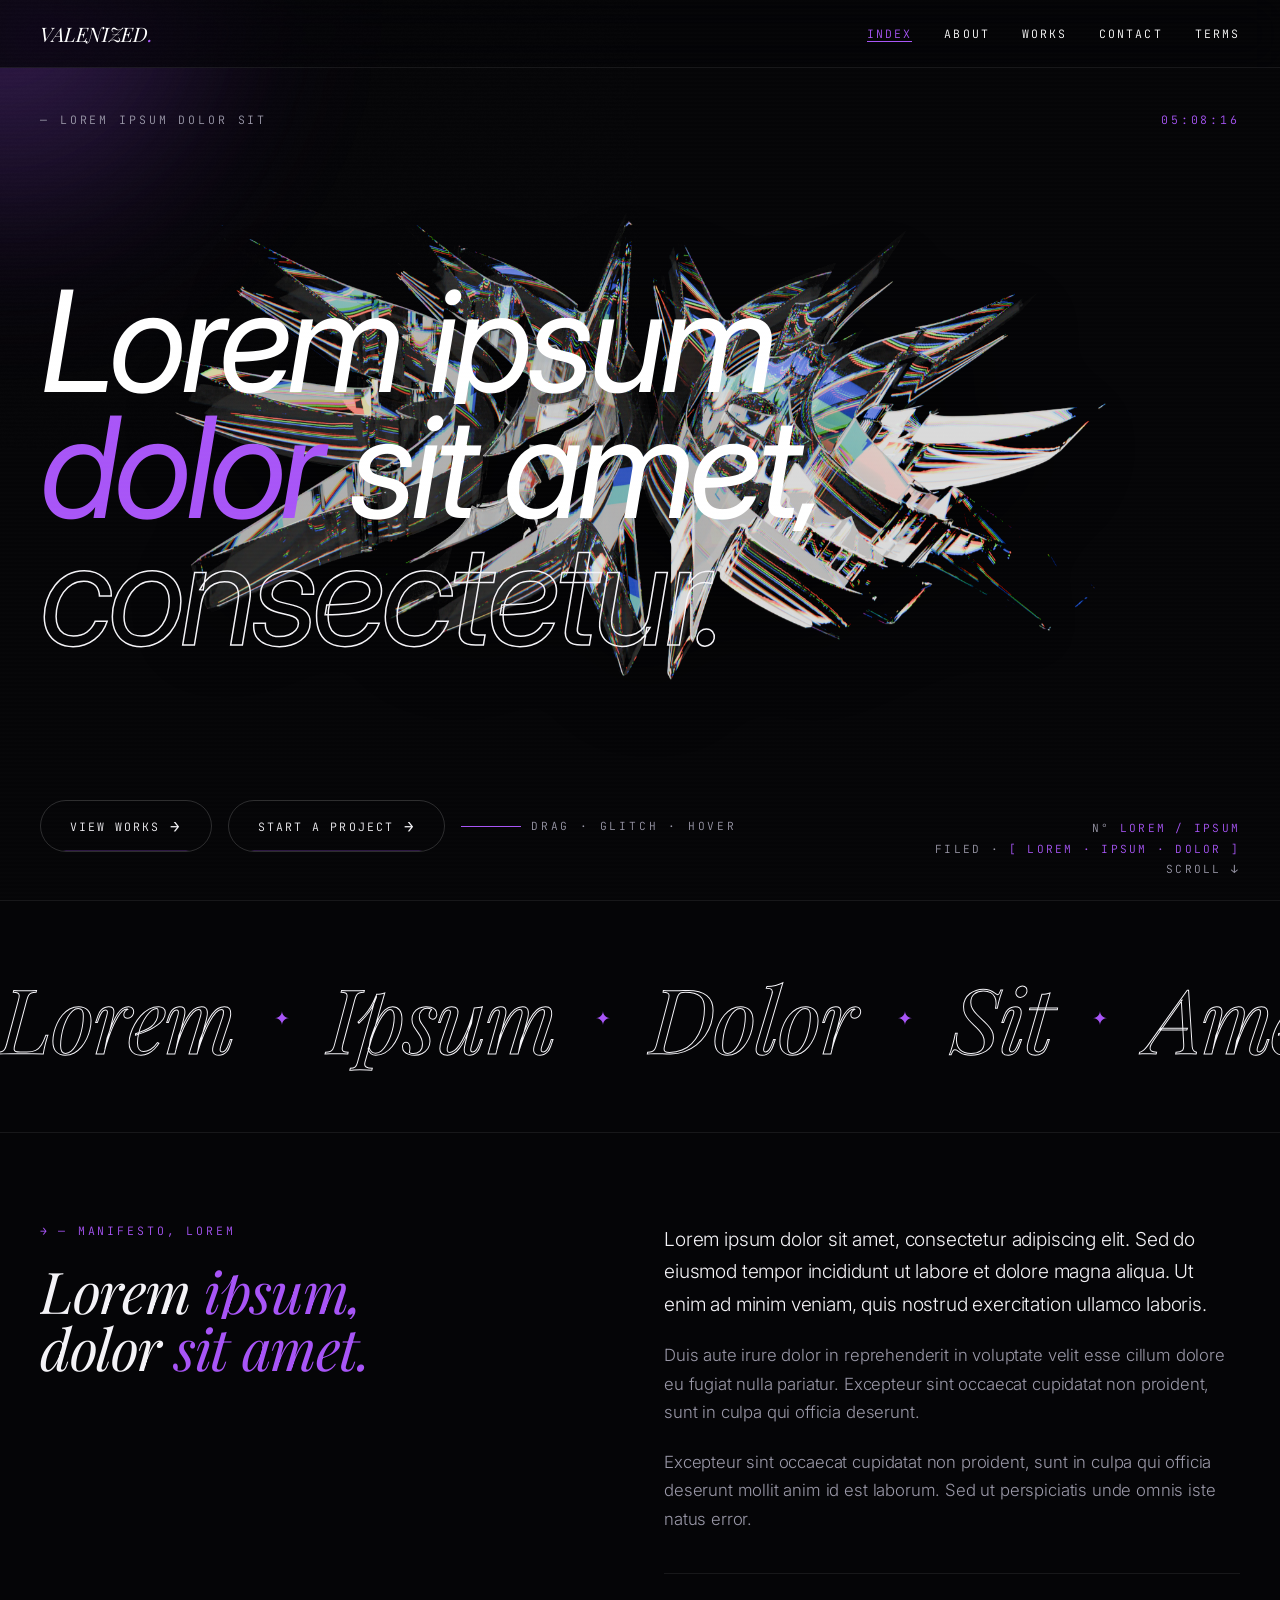
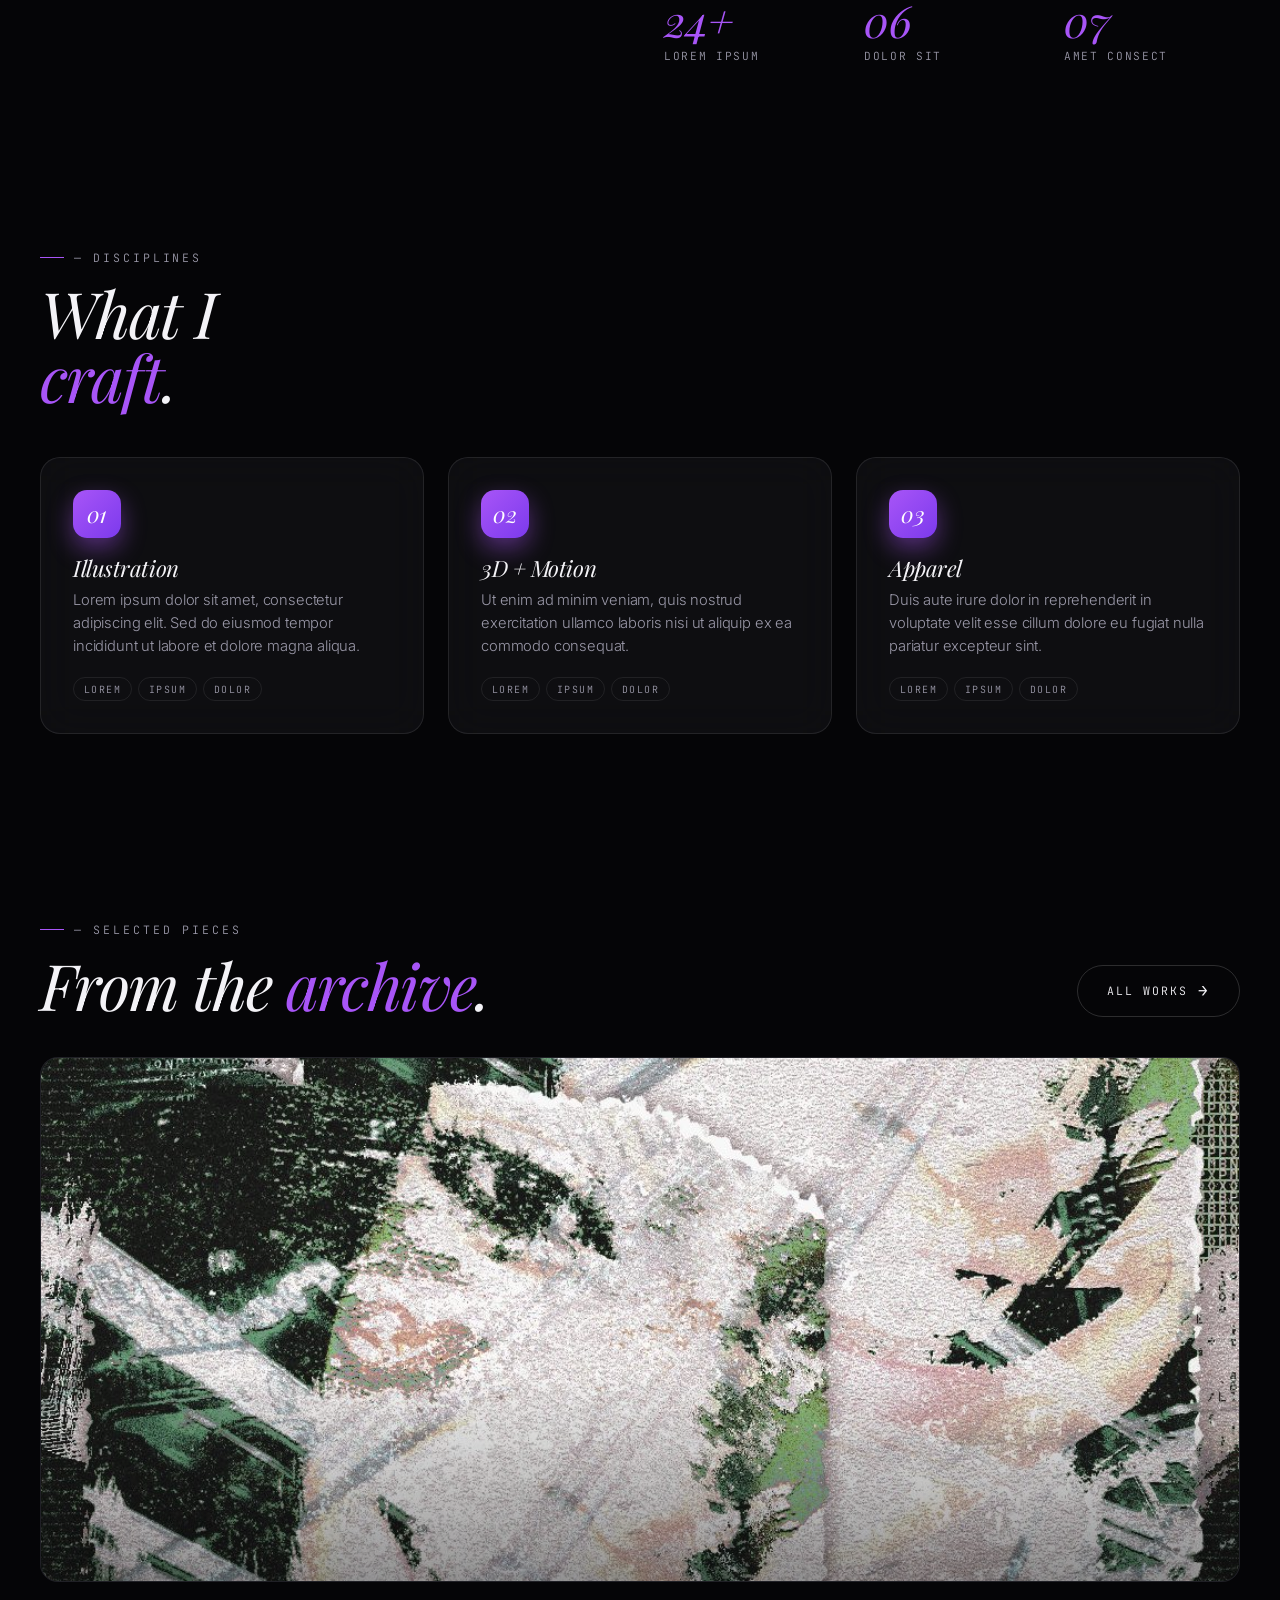
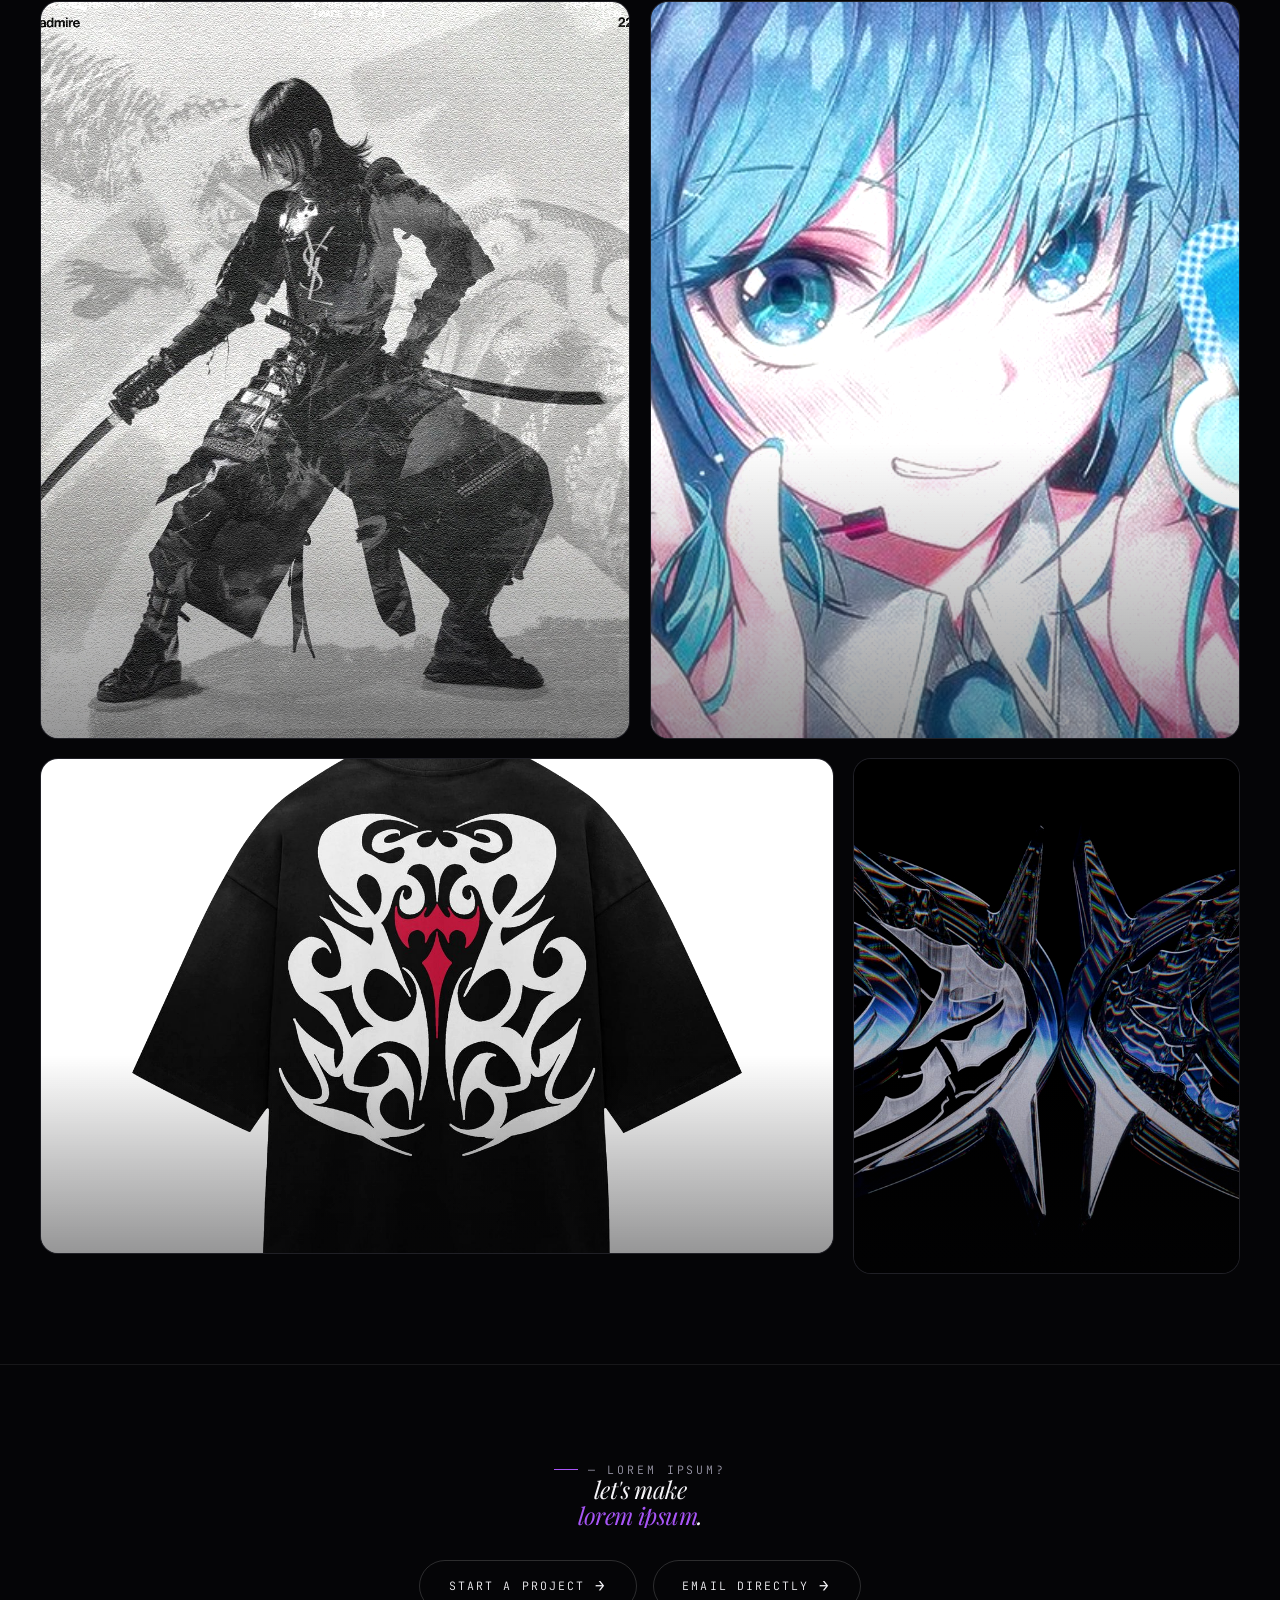
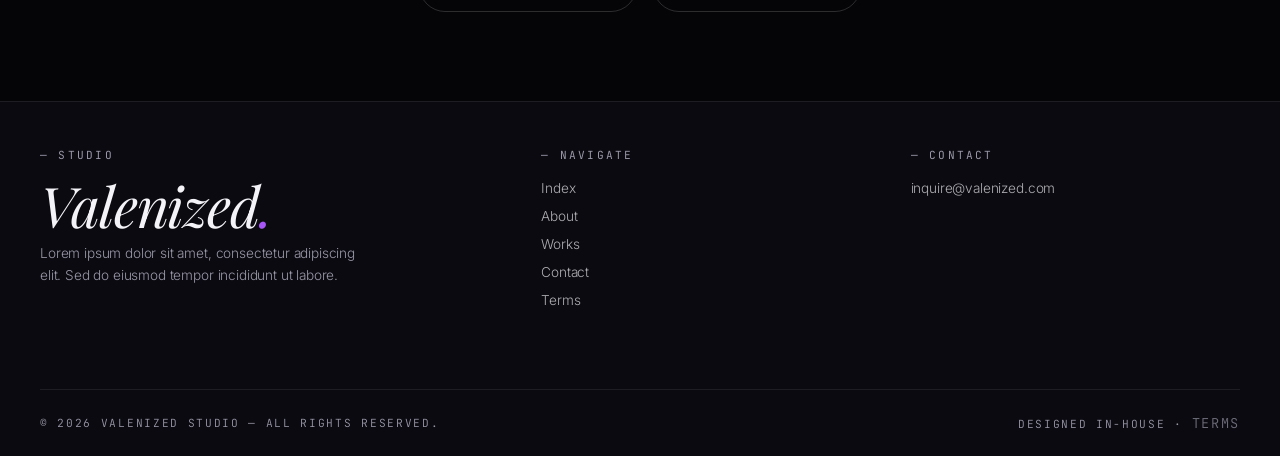
==== commit 714dc834: "fix: change div.grain-canvas to canvas element so getContext works" ====
--- a/site/index.html
+++ b/site/index.html
@@ -18,7 +18,7 @@
 <body class="page-home">
 
   <!-- layers -->
-  <div class="grain-canvas"></div>
+  <canvas class="grain-canvas"></canvas>
   <div class="scanlines"></div>
   <div class="blob"></div>
   <div class="blob-2"></div>
--- a/site/styles/main.css
+++ b/site/styles/main.css
@@ -197,7 +197,7 @@
   justify-content: center;
   color: #fff;
   position: relative;
-  z-index: 220;
+  z-index: 310;
   padding: 0;
   cursor: pointer;
   flex-shrink: 0;
@@ -248,17 +248,20 @@
     gap: 2rem;
     padding: 0;
     margin: 0;
-    z-index: 190;
+    z-index: 300;
     opacity: 0;
+    visibility: hidden;
     pointer-events: none;
     transform: translateY(-12px);
-    transition: opacity 0.35s var(--ease-out), transform 0.35s var(--ease-out);
+    transition: opacity 0.35s var(--ease-out), transform 0.35s var(--ease-out), visibility 0s linear 0.35s;
   }
   .nav-links.is-open {
     display: flex;
     opacity: 1;
+    visibility: visible;
     pointer-events: auto;
     transform: translateY(0);
+    transition: opacity 0.35s var(--ease-out), transform 0.35s var(--ease-out), visibility 0s linear 0s;
   }
   .nav-links.is-open a {
     font-size: 1.6rem;
